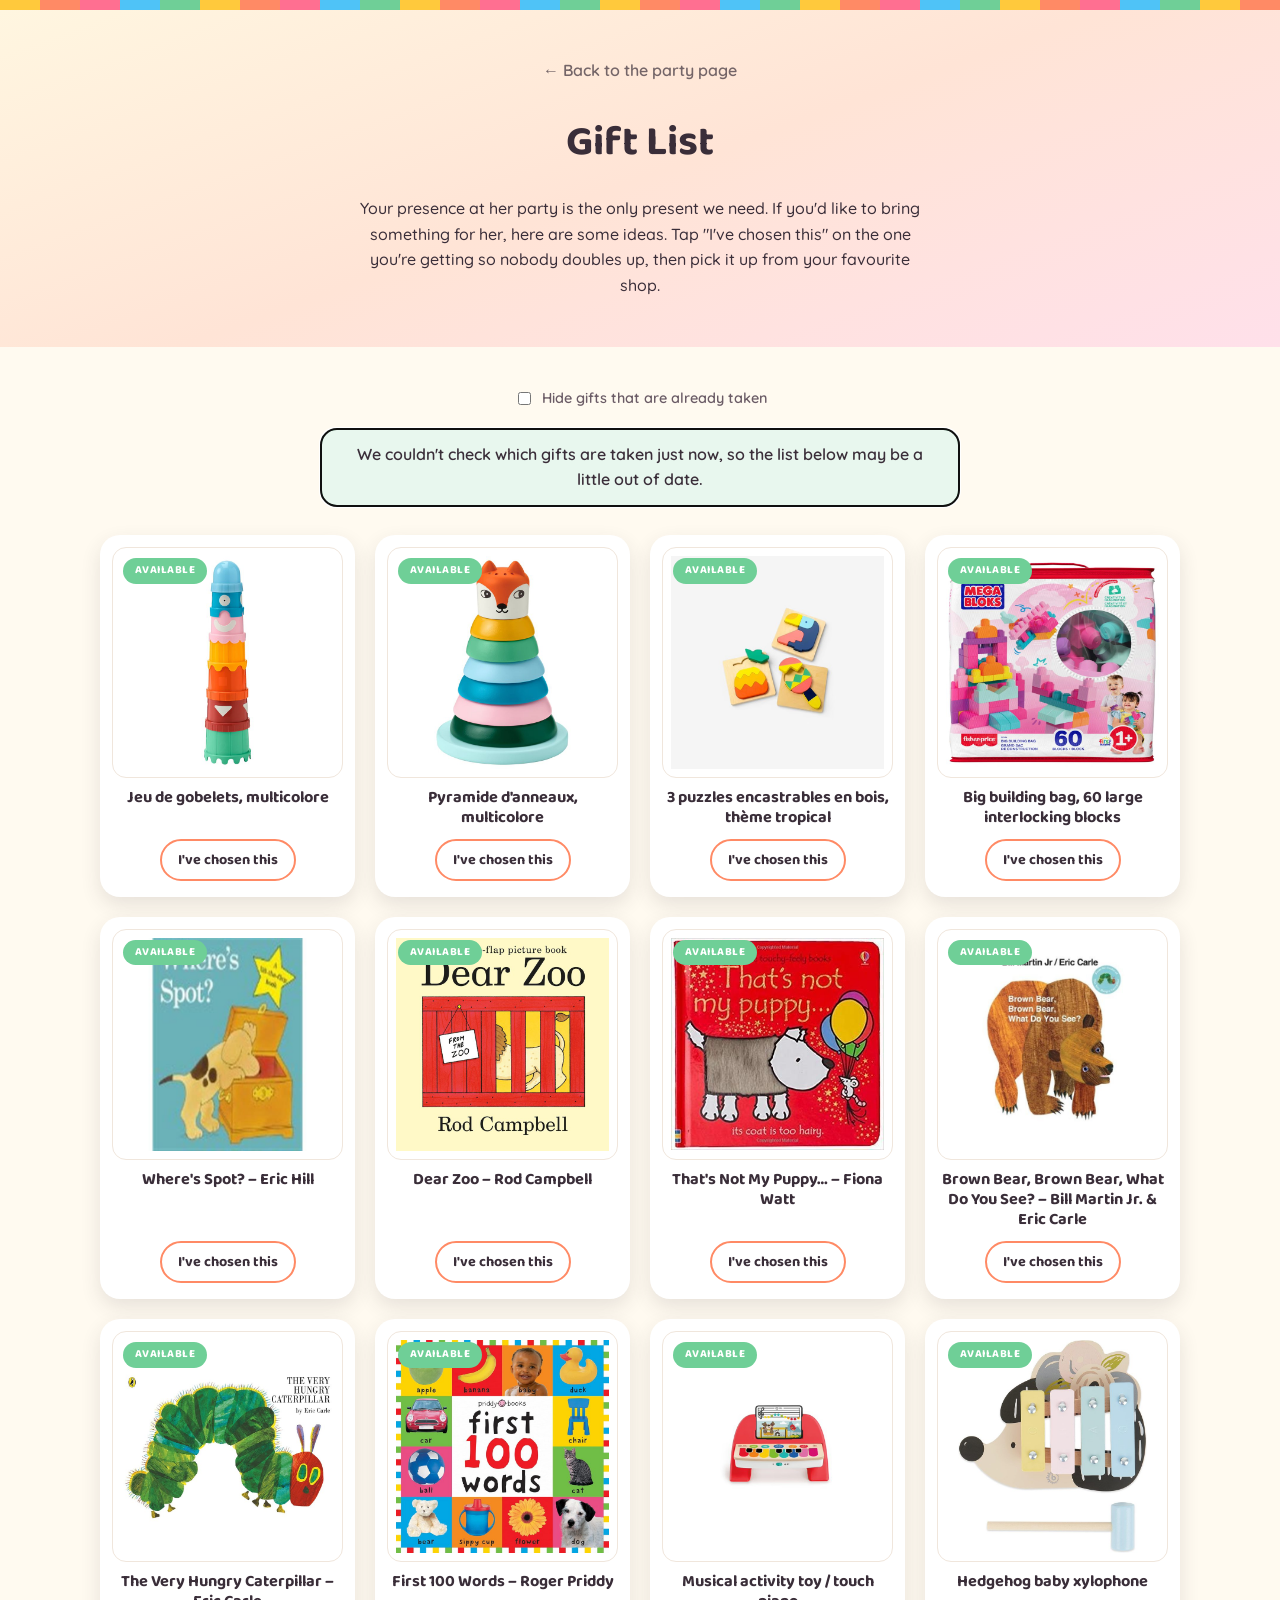
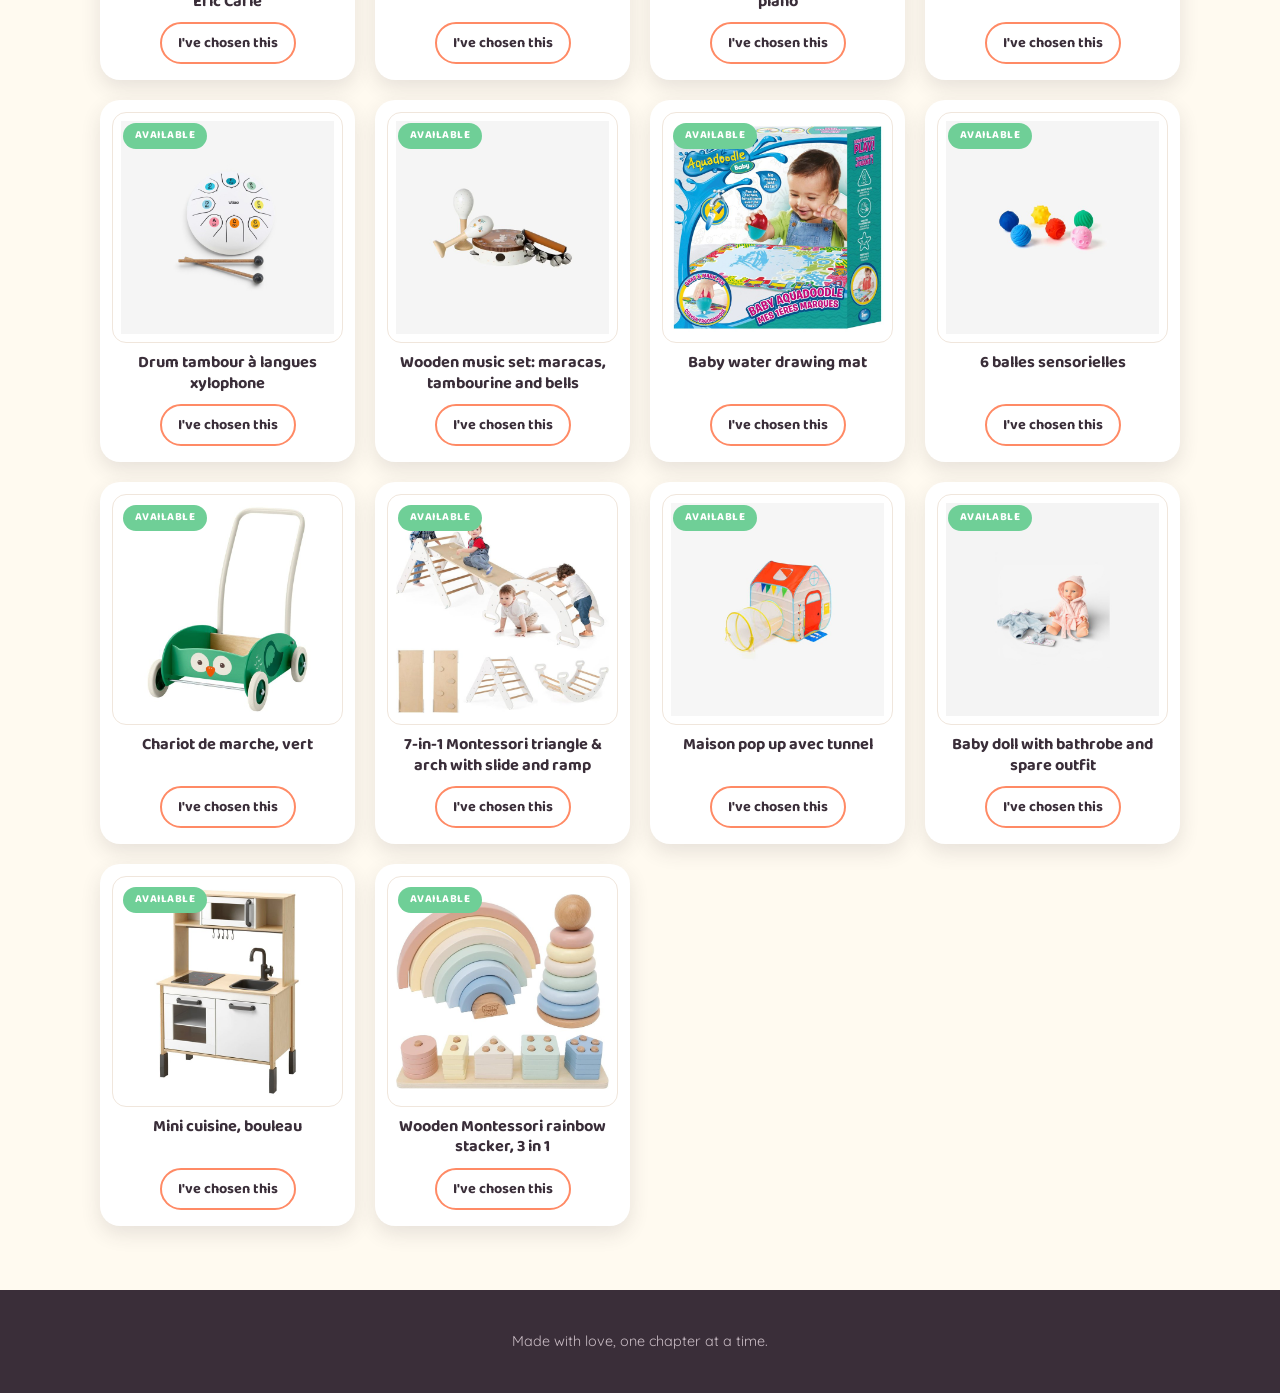
==== gifts.html @ 89fff5ce "Remove the party code: guests only enter their name Co-Authored-By: Claude Sonnet 5.5 <noreply@anthr" ====
<!DOCTYPE html>
<html lang="en">
<head>
<meta charset="UTF-8" />
<meta name="viewport" content="width=device-width, initial-scale=1.0" />
<title>Gift List · Bhuvi Tara's First Birthday</title>
<link rel="preconnect" href="https://fonts.googleapis.com" />
<link href="https://fonts.googleapis.com/css2?family=Baloo+2:wght@500;700;800&family=Quicksand:wght@400;500;600;700&display=swap" rel="stylesheet" />
<link rel="stylesheet" href="css/style.css?v=12" />
</head>
<body>

  <div class="confetti-bar" aria-hidden="true"></div>

  <header class="gifts-page-header">
    <div class="gifts-page-header-inner">
      <a href="index.html" class="back-link">← Back to the party page</a>
      <h1>Gift List</h1>
      <p class="gifts-intro" id="gifts-intro"></p>
    </div>
  </header>

  <main>
    <section class="section gifts-plp-section">
      <div class="section-inner section-inner-wide">

        <label class="claimed-toggle">
          <input type="checkbox" id="hide-claimed-checkbox" autocomplete="off" />
          Hide gifts that are already taken
        </label>

        <p class="gift-status" id="gift-status" role="status" tabindex="-1" hidden></p>

        <div class="gift-grid" id="gift-grid"></div>
        <p class="empty-state" id="empty-state" hidden>Every gift is taken. Thank you all!</p>

      </div>
    </section>
  </main>

  <dialog class="claim-dialog" id="claim-dialog" aria-labelledby="claim-title">
    <form method="dialog" id="claim-form" novalidate>
      <h2 id="claim-title">Lovely choice!</h2>
      <p class="claim-item" id="claim-item"></p>
      <p class="claim-explain">We'll mark it as taken so nobody else buys the same one. Only we can see your name.</p>

      <label class="claim-field">
        <span>Your name</span>
        <input type="text" id="claim-name" maxlength="60" autocomplete="given-name" required />
      </label>

      <p class="claim-error" id="claim-error" role="alert" hidden></p>

      <div class="claim-actions">
        <button type="button" class="claim-cancel" id="claim-cancel">Cancel</button>
        <button type="submit" class="claim-confirm" id="claim-confirm">I've chosen this</button>
      </div>
    </form>
  </dialog>

  <footer class="site-footer">
    <p class="footer-sub">Made with love, one chapter at a time.</p>
  </footer>

  <script src="content.js?v=15"></script>
  <script src="js/gifts.js?v=7"></script>
  <script src="js/to-top.js?v=1"></script>
</body>
</html>
---- css/style.css ----
:root {
  --sun: #ffc93c;
  --coral: #ff8a65;
  --pink: #ff6f91;
  --sky: #4fc3f7;
  --mint: #6fcf97;
  --ink: #3a2e39;
  --cream: #fffaf0;
  --white: #ffffff;
  --copper: #7b3d0c;
  --shadow: rgba(58, 46, 57, 0.12);
  --radius: 24px;
  --max-width: 880px;
  --max-width-wide: 1080px;
}

* { box-sizing: border-box; }

[hidden] { display: none !important; }

html { scroll-behavior: smooth; }

@media (prefers-reduced-motion: reduce) {
  html { scroll-behavior: auto; }
}

body {
  margin: 0;
  font-family: "Quicksand", sans-serif;
  color: var(--ink);
  background: var(--cream);
  line-height: 1.6;
}

h1, h2 {
  font-family: "Baloo 2", cursive;
  margin: 0;
}

.confetti-bar {
  height: 10px;
  width: 100%;
  background: repeating-linear-gradient(
    90deg,
    var(--sun) 0 40px,
    var(--coral) 40px 80px,
    var(--pink) 80px 120px,
    var(--sky) 120px 160px,
    var(--mint) 160px 200px
  );
}

/* ---------- Hero ---------- */

.hero {
  position: relative;
  overflow: hidden;
  background: linear-gradient(160deg, #fff6e0 0%, #ffe4d6 50%, #ffe0ea 100%);
  padding: 44px 20px 72px;
  text-align: center;
}

.hero-blob {
  position: absolute;
  bottom: -80px;
  right: -80px;
  width: 260px;
  height: 260px;
  background: var(--sun);
  border-radius: 50%;
  opacity: 0.35;
  filter: blur(2px);
}

.hero-inner {
  position: relative;
  z-index: 1;
  max-width: 1000px;
  margin: 0 auto;
  display: grid;
  gap: 36px;
  justify-items: center;
  align-items: center;
}

.hero-photo {
  position: relative;
  width: min(300px, 76vw);
}

.hero-photo-frame {
  aspect-ratio: 4 / 5;
  border: 8px solid var(--white);
  border-radius: 999px 999px 28px 28px;
  overflow: hidden;
  background: #f3e6dc;
  box-shadow: 0 18px 40px rgba(58, 46, 57, 0.2);
}

.hero-photo-frame img {
  display: block;
  width: 100%;
  height: 100%;
  object-fit: cover;
}

.hero-badge {
  position: absolute;
  right: -14px;
  bottom: 22px;
  width: 88px;
  height: 88px;
  border-radius: 50%;
  background: var(--sun);
  color: var(--ink);
  border: 4px solid var(--white);
  box-shadow: 0 10px 24px rgba(255, 201, 60, 0.5);
  transform: rotate(8deg);
  display: flex;
  flex-direction: column;
  align-items: center;
  justify-content: center;
  font-family: "Baloo 2", cursive;
  font-weight: 800;
  line-height: 1;
}

.hero-badge-number { font-size: 2.4rem; }

.hero-badge-label {
  font-size: 0.7rem;
  letter-spacing: 0.08em;
  text-transform: uppercase;
}

.hero-text { width: 100%; max-width: 480px; }

.hero-title {
  display: flex;
  flex-direction: column;
  align-items: flex-end;   /* "Turns one" tucks under the right end of the name */
  width: fit-content;
  margin: 0 auto;
  color: var(--copper);
  line-height: 1;
}

.hero-script {
  font-family: "Great Vibes", cursive;
  font-weight: 400;
  font-size: clamp(4.8rem, 16vw, 7.4rem);
  line-height: 1.05;
}

.hero-caps {
  margin-top: 0.15rem;
  font-family: "Cormorant Garamond", serif;
  font-weight: 700;
  font-size: clamp(1.25rem, 4.2vw, 1.95rem);
  letter-spacing: 0.17em;
  margin-right: -0.17em;   /* cancels the trailing letter-space so the last letter lines up */
  text-transform: uppercase;
}

@media (min-width: 860px) {
  .hero { padding: 72px 20px 88px; }
  .hero-inner {
    grid-template-columns: 1fr auto;
    gap: 72px;
    justify-items: stretch;
  }
  .hero-text { order: 1; max-width: none; text-align: left; }
  .hero-photo { order: 2; width: 340px; }
  .hero-text .hero-title { margin-left: 0; margin-right: 0; }
  .hero-text .party-card,
  .hero-text .party-note { margin-left: 0; margin-right: 0; }
}

.party-card {
  margin: 32px auto 0;
  max-width: 420px;
  background: var(--white);
  border-radius: var(--radius);
  padding: 22px 26px;
  box-shadow: 0 12px 30px var(--shadow);
  text-align: left;
}

.party-row {
  display: flex;
  align-items: center;
  gap: 12px;
  font-weight: 600;
  padding: 6px 0;
}

.party-icon { font-size: 1.2rem; }

.party-note {
  max-width: 480px;
  margin: 20px auto 0;
  font-weight: 500;
  color: #6b5c66;
}

.cta-button {
  display: inline-block;
  margin-top: 28px;
  padding: 14px 32px;
  background: var(--coral);
  color: var(--white);
  font-family: "Baloo 2", cursive;
  font-weight: 700;
  font-size: 1.05rem;
  text-decoration: none;
  border-radius: 999px;
  box-shadow: 0 10px 24px rgba(255, 138, 101, 0.4);
  transition: transform 0.15s ease;
}

.cta-button:hover { transform: translateY(-2px); }

.cta-button-secondary {
  background: var(--sky);
  box-shadow: 0 10px 24px rgba(79, 195, 247, 0.35);
}

/* ---------- Sections ---------- */

.section { padding: 64px 20px; }

.section-inner {
  max-width: var(--max-width);
  margin: 0 auto;
  text-align: center;
}

.section h2 {
  font-size: clamp(1.6rem, 4vw, 2.2rem);
  color: var(--ink);
}

.section-subtitle {
  color: #6b5c66;
  margin-top: 8px;
  font-weight: 500;
}

.about-section { background: var(--white); }

.about-blurb {
  max-width: 620px;
  margin: 20px auto 0;
  font-size: 1.1rem;
  font-weight: 500;
}

/* ---------- Story ---------- */

.story-section { background: var(--cream); overflow: hidden; }

.story-strip {
  list-style: none;
  margin: 28px 0 0;
  padding: 4px 4px 14px;
  display: flex;
  flex-wrap: wrap;
  justify-content: center;
  gap: 14px 10px;
}

.story-strip li { flex: none; }

.story-strip a {
  display: flex;
  flex-direction: column;
  align-items: center;
  gap: 4px;
  text-decoration: none;
  color: var(--ink);
  font-family: "Baloo 2", cursive;
  font-weight: 700;
  font-size: 0.75rem;
}

.story-strip img {
  display: block;
  width: 56px;
  height: 56px;
  border-radius: 50%;
  object-fit: cover;
  border: 3px solid var(--white);
  box-shadow: 0 4px 10px var(--shadow);
}

.story-strip a:hover img { box-shadow: 0 0 0 3px var(--coral); }
.story-strip a:focus-visible img { outline: 3px solid var(--sky); outline-offset: 2px; }

.story {
  list-style: none;
  margin: 40px auto 0;
  padding: 0;
  max-width: 960px;
  position: relative;
  text-align: left;
}

.story::before {
  content: "";
  position: absolute;
  left: 50%;
  top: 0;
  bottom: 0;
  width: 4px;
  transform: translateX(-50%);
  background: repeating-linear-gradient(to bottom, var(--sun) 0 14px, transparent 14px 26px);
  border-radius: 2px;
}

.chapter {
  --accent: var(--sun);
  position: relative;
  display: grid;
  grid-template-columns: 1fr 1fr;
  column-gap: 80px;
  align-items: center;
  margin-bottom: 64px;
  scroll-margin-top: 24px;
}

.chapter:last-child { margin-bottom: 0; }
.chapter:nth-child(5n+2) { --accent: var(--coral); }
.chapter:nth-child(5n+3) { --accent: var(--pink); }
.chapter:nth-child(5n+4) { --accent: var(--sky); }
.chapter:nth-child(5n+5) { --accent: var(--mint); }

.chapter::before {
  content: "";
  position: absolute;
  left: 50%;
  top: 50%;
  width: 22px;
  height: 22px;
  margin: -11px 0 0 -11px;
  border-radius: 50%;
  background: var(--accent);
  border: 4px solid var(--cream);
  box-shadow: 0 0 0 3px var(--accent);
}

.chapter-photo {
  margin: 0;
  width: 100%;
  max-width: 340px;
  justify-self: end;
}

.chapter-photo .chapter-frame {
  display: block;
  aspect-ratio: 4 / 5;
  border: 8px solid var(--white);
  border-radius: 22px;
  overflow: hidden;
  background: #f1e6dc;
  box-shadow: 0 14px 32px rgba(58, 46, 57, 0.16);
  transform: rotate(-1.5deg);
}

.chapter-photo img {
  display: block;
  width: 100%;
  height: 100%;
  object-fit: cover;
}

.chapter-text { max-width: 340px; justify-self: start; }

.chapter:nth-child(even) .chapter-photo { grid-column: 2; grid-row: 1; justify-self: start; }
.chapter:nth-child(even) .chapter-photo .chapter-frame { transform: rotate(1.5deg); }
.chapter:nth-child(even) .chapter-text { grid-column: 1; grid-row: 1; justify-self: end; text-align: right; }

.chapter-number {
  margin: 0;
  font-family: "Baloo 2", cursive;
  font-weight: 800;
  font-size: 5rem;
  line-height: 0.85;
  color: var(--accent);
  opacity: 0.6;
}

.chapter-month {
  display: inline-block;
  margin: 10px 0 0;
  padding: 3px 14px;
  border-radius: 999px;
  border: 2px solid var(--accent);
  background: color-mix(in srgb, var(--accent) 22%, white);
  color: var(--ink);
  font-family: "Baloo 2", cursive;
  font-weight: 700;
  font-size: 0.8rem;
  letter-spacing: 0.06em;
  text-transform: uppercase;
}

.chapter-title {
  margin: 10px 0 6px;
  font-family: "Baloo 2", cursive;
  font-weight: 800;
  font-size: 1.6rem;
  line-height: 1.15;
  color: var(--ink);
}

@media (max-width: 720px) {
  .story::before { left: 9px; transform: none; }

  .chapter,
  .chapter:nth-child(even) {
    grid-template-columns: 1fr;
    row-gap: 18px;
    padding-left: 40px;
    margin-bottom: 52px;
    align-items: start;
  }

  .chapter::before { left: 0; top: 6px; margin: 0; }

  .chapter-photo,
  .chapter:nth-child(even) .chapter-photo {
    grid-column: 1;
    grid-row: 1;
    justify-self: start;
    max-width: 320px;
  }

  .chapter-text,
  .chapter:nth-child(even) .chapter-text {
    grid-column: 1;
    grid-row: 2;
    justify-self: start;
    text-align: left;
  }

  .chapter-number { font-size: 3.6rem; }
}

/* ---------- Finale: the first-birthday photo, shown big ---------- */

.finale {
  --accent: var(--pink);
  padding: 56px 0 64px;
  text-align: center;
  background: linear-gradient(180deg, var(--cream) 0%, #ffe9ee 55%, #fff1d6 100%);
}

.finale-text { padding: 0 20px; }

.finale .chapter-month { margin: 0; }

.finale-title {
  margin: 12px 0 0;
  font-size: clamp(2rem, 6vw, 3.4rem);
  font-weight: 800;
  color: var(--ink);
}

.finale-photo { margin: 28px auto 0; }

.finale-photo img {
  display: block;
  width: auto;
  height: auto;
  max-width: 100%;
  max-height: 96vh;
  margin: 0 auto;
  border: 8px solid var(--white);
  border-radius: 28px;
  box-shadow: 0 24px 60px rgba(58, 46, 57, 0.25);
}

@media (max-width: 720px) {
  .finale { padding: 40px 0 56px; }
  .finale-photo img {
    width: 100%;
    max-height: none;
    border-width: 0;
    border-radius: 0;
    box-shadow: none;
  }
}

/* ---------- Gifts ---------- */

.gifts-teaser-section { background: var(--cream); }

.gifts-intro {
  max-width: 560px;
  margin: 20px auto 0;
  font-weight: 500;
}

.gift-grid {
  margin-top: 28px;
  display: grid;
  grid-template-columns: repeat(auto-fill, minmax(210px, 1fr));
  gap: 20px;
}

.gift-card {
  display: flex;
  flex-direction: column;
  gap: 10px;
  padding: 12px 12px 16px;
  border-radius: 20px;
  background: var(--white);
  box-shadow: 0 8px 20px var(--shadow);
  text-align: center;
}

.gift-photo {
  position: relative;
  display: flex;
  align-items: center;
  justify-content: center;
  aspect-ratio: 1 / 1;
  overflow: hidden;
  border-radius: 14px;
  border: 1px solid #f0e6dc;
  background: var(--white);
}

.gift-photo img {
  width: 100%;
  height: 100%;
  padding: 8px;
  object-fit: contain;
}

.gift-photo-empty { background: linear-gradient(135deg, #ffe9ee, #fff1d6); }

.gift-photo-soon {
  padding: 0 16px;
  font-family: "Baloo 2", cursive;
  font-weight: 700;
  font-size: 0.95rem;
  color: #8a6f7d;
}

.gift-card-claimed .gift-photo img,
.gift-card-claimed .gift-photo-soon,
.gift-card-claimed .gift-name { opacity: 0.45; }

.gift-badge {
  position: absolute;
  top: 10px;
  left: 10px;
  z-index: 1;
  padding: 4px 12px;
  border-radius: 999px;
  background: var(--mint);
  color: var(--white);
  font-family: "Baloo 2", cursive;
  font-size: 0.7rem;
  font-weight: 700;
  letter-spacing: 0.04em;
  text-transform: uppercase;
}

.gift-badge-claimed { background: #9b8b95; }

.gift-badge-mine {
  background: var(--sky);
  color: var(--ink);
}

.gift-name {
  margin: 0;
  padding: 0 4px;
  font-family: "Baloo 2", cursive;
  font-weight: 700;
  font-size: 1.02rem;
  line-height: 1.25;
}

@media (max-width: 520px) {
  .gift-grid { grid-template-columns: repeat(2, 1fr); gap: 12px; }
  .gift-card { padding: 8px 8px 12px; border-radius: 16px; gap: 8px; }
  .gift-photo { border-radius: 12px; }
  .gift-badge { top: 6px; left: 6px; padding: 3px 9px; font-size: 0.62rem; }
  .gift-name { font-size: 0.88rem; }
}

/* ---------- Gift list page (PLP) ---------- */

.gifts-page-header {
  background: linear-gradient(160deg, #fff6e0 0%, #ffe4d6 50%, #ffe0ea 100%);
  padding: 48px 20px;
  text-align: center;
}

.gifts-page-header-inner {
  max-width: var(--max-width);
  margin: 0 auto;
}

.back-link {
  display: inline-block;
  margin-bottom: 18px;
  color: var(--ink);
  font-weight: 600;
  text-decoration: none;
  opacity: 0.7;
}

.back-link:hover { opacity: 1; }

.gifts-page-header h1 {
  font-size: clamp(1.8rem, 5vw, 2.6rem);
  margin-top: 8px;
}

.gifts-plp-section { background: var(--cream); padding-top: 40px; }

.section-inner-wide {
  max-width: var(--max-width-wide);
  margin: 0 auto;
  text-align: center;
}

.claimed-toggle {
  display: inline-flex;
  align-items: center;
  gap: 8px;
  font-weight: 600;
  font-size: 0.9rem;
  color: #6b5c66;
  cursor: pointer;
  margin-bottom: 10px;
}

.empty-state {
  margin-top: 24px;
  color: #6b5c66;
  font-weight: 600;
}

/* ---------- Choosing a gift ---------- */

.gift-actions {
  display: flex;
  flex-wrap: wrap;
  align-items: center;
  justify-content: center;
  gap: 10px;
  margin-top: auto;
}

.gift-choose,
.gift-undo,
.claim-confirm,
.claim-cancel {
  font-family: "Baloo 2", cursive;
  font-weight: 700;
  font-size: 0.9rem;
  border-radius: 999px;
  cursor: pointer;
}

.gift-choose {
  padding: 7px 16px;
  border: 2px solid var(--coral);
  background: var(--white);
  color: var(--ink);
}

.gift-choose:hover { background: var(--coral); color: var(--white); }

.gift-undo {
  padding: 7px 16px;
  border: 2px solid #b8a9b2;
  background: transparent;
  color: var(--ink);
}

.gift-undo:hover { border-color: var(--ink); }

@media (max-width: 520px) {
  .gift-choose,
  .gift-undo { padding: 6px 12px; font-size: 0.82rem; }
}

.gift-choose:focus-visible,
.gift-undo:focus-visible,
.claim-confirm:focus-visible,
.claim-cancel:focus-visible,
.claim-field input:focus-visible {
  outline: 3px solid var(--sky);
  outline-offset: 2px;
}

.gift-status {
  max-width: 640px;
  margin: 8px auto 0;
  padding: 12px 18px;
  border-radius: 16px;
  background: #e8f7ee;
  border: 2px solid var(--mint);
  font-weight: 600;
  text-align: center;
}

.claim-dialog {
  width: min(92vw, 420px);
  padding: 28px 26px 24px;
  border: 0;
  border-radius: var(--radius);
  background: var(--white);
  color: var(--ink);
  box-shadow: 0 24px 60px rgba(58, 46, 57, 0.35);
}

.claim-dialog::backdrop { background: rgba(58, 46, 57, 0.5); }

.claim-dialog h2 { font-size: 1.6rem; }

.claim-item {
  margin: 6px 0 0;
  font-family: "Baloo 2", cursive;
  font-weight: 700;
  color: var(--coral);
}

.claim-explain {
  margin: 8px 0 18px;
  font-size: 0.92rem;
  color: #6b5c66;
}

.claim-field { display: block; margin-bottom: 14px; }

.claim-field span {
  display: block;
  margin-bottom: 5px;
  font-weight: 700;
  font-size: 0.9rem;
}

.claim-field small { font-weight: 500; color: #6b5c66; }

.claim-field input {
  width: 100%;
  padding: 11px 14px;
  border: 2px solid #e6d9d0;
  border-radius: 14px;
  background: var(--cream);
  font: inherit;
  color: var(--ink);
}

.claim-error {
  margin: 0 0 12px;
  padding: 10px 14px;
  border-radius: 12px;
  background: #fde8ec;
  border: 2px solid var(--pink);
  font-weight: 600;
  font-size: 0.9rem;
}

.claim-actions {
  display: flex;
  justify-content: flex-end;
  gap: 10px;
  margin-top: 6px;
}

.claim-cancel {
  padding: 9px 18px;
  border: 2px solid #b8a9b2;
  background: transparent;
  color: var(--ink);
}

.claim-confirm {
  padding: 9px 20px;
  border: 2px solid var(--coral);
  background: var(--coral);
  color: var(--white);
}

.claim-confirm:disabled { opacity: 0.6; cursor: wait; }

/* ---------- Back to top ---------- */

.to-top-sentinel {
  position: absolute;
  top: 0;
  left: 0;
  width: 1px;
  height: 600px;
  pointer-events: none;
}

.to-top {
  position: fixed;
  right: 18px;
  bottom: 18px;
  z-index: 50;
  display: flex;
  align-items: center;
  justify-content: center;
  width: 52px;
  height: 52px;
  padding: 0;
  border: 0;
  border-radius: 50%;
  background: var(--coral);
  color: var(--ink);
  box-shadow: 0 10px 24px rgba(255, 138, 101, 0.5);
  cursor: pointer;
  transition: transform 0.15s ease;
}

.to-top:hover { transform: translateY(-3px); }
.to-top:focus-visible { outline: 3px solid var(--sky); outline-offset: 3px; }

/* ---------- Footer ---------- */

.site-footer {
  text-align: center;
  padding: 40px 20px;
  background: var(--ink);
  color: var(--white);
}

.footer-sub {
  margin: 0;
  color: #c9bcc4;
  font-size: 0.9rem;
}

/* ---------- Responsive ---------- */

@media (max-width: 480px) {
  .party-card { padding: 18px 20px; }
}
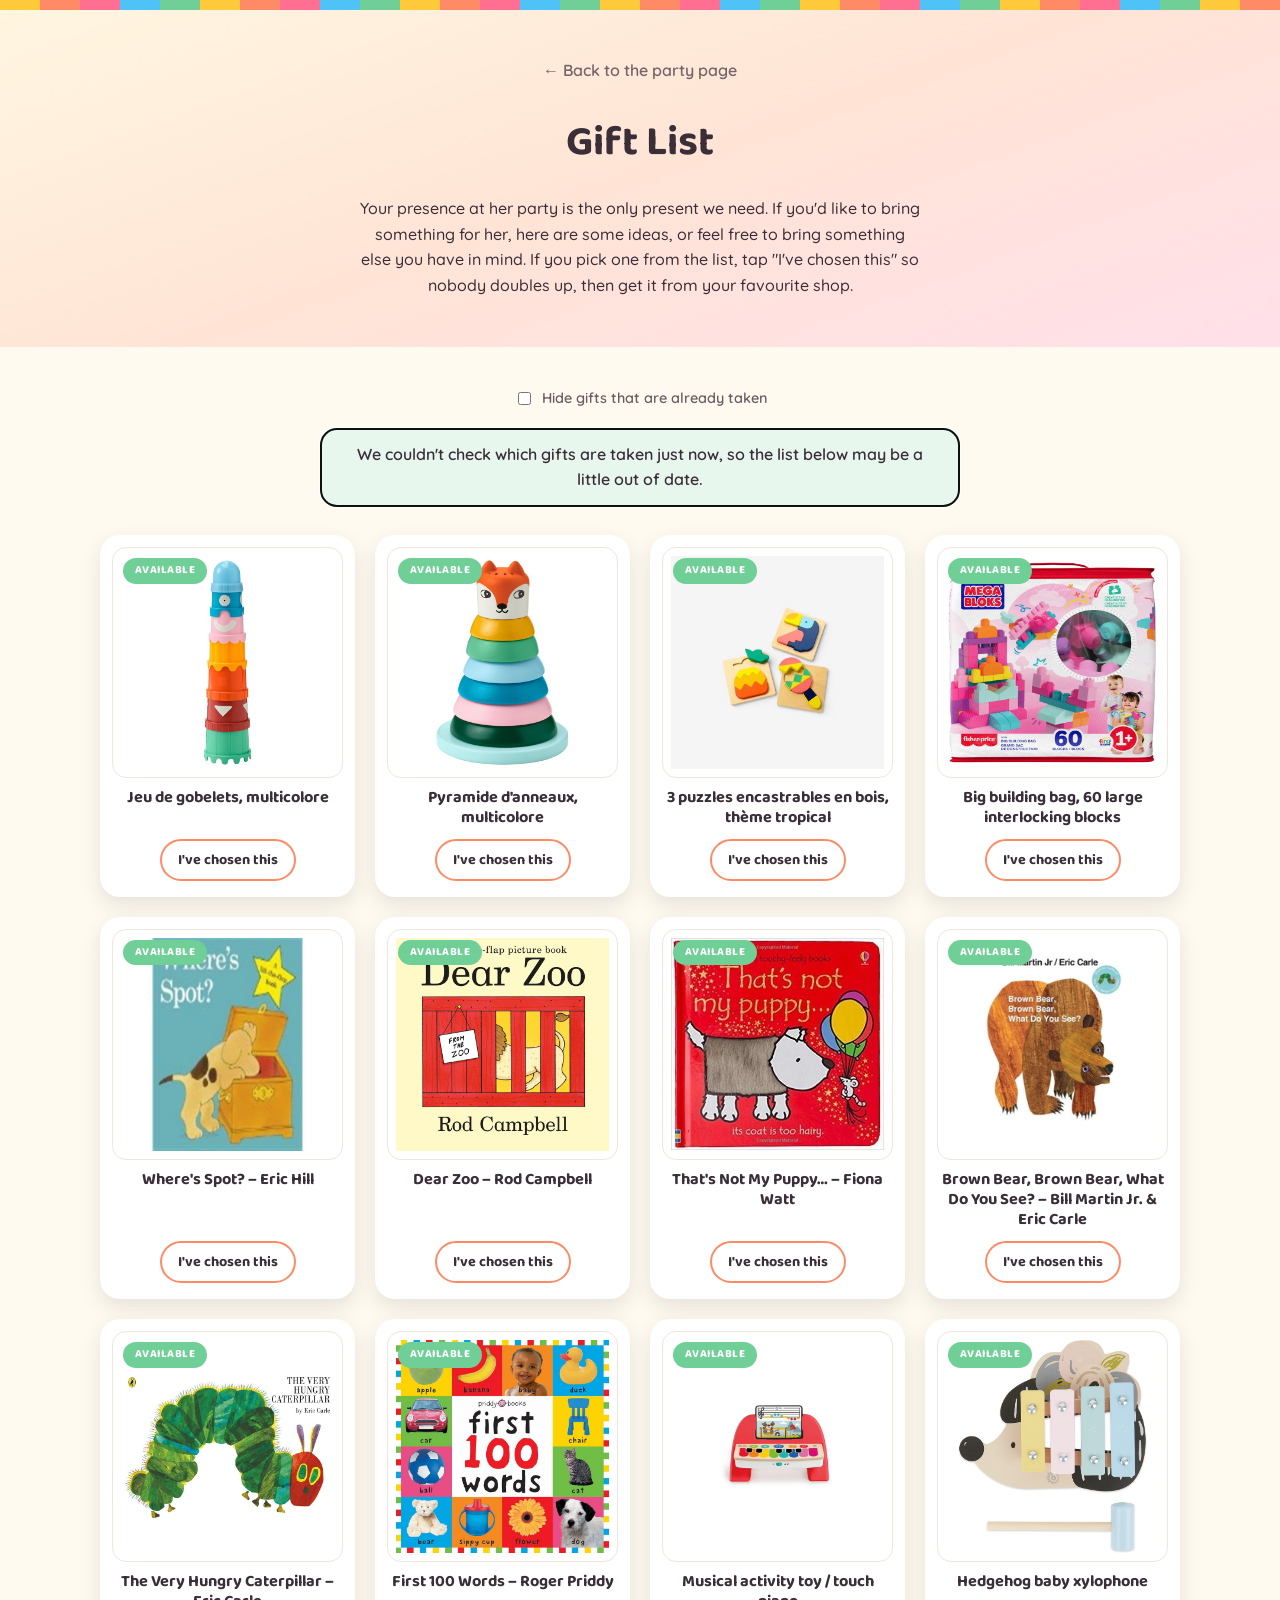
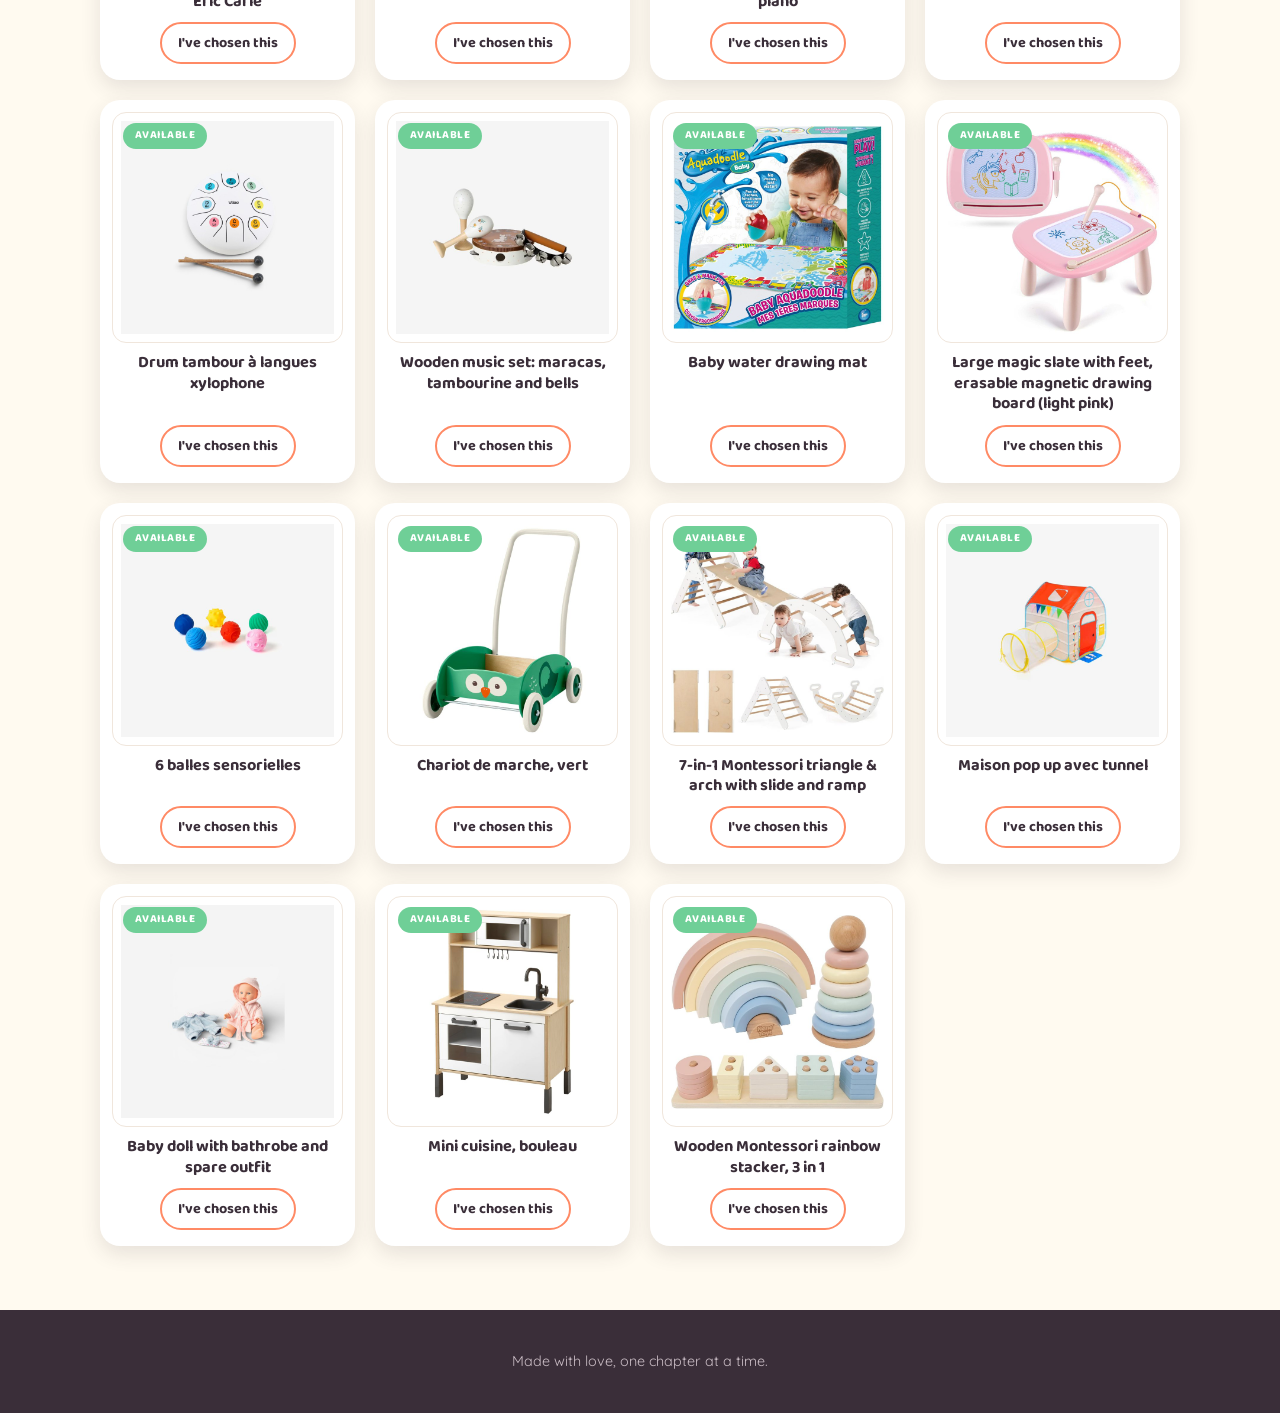
==== commit 47e10e60: "Add magic slate gift; intro invites guests to bring their own ideas Co-Authored-By: Claude Sonnet 5." ====
--- a/gifts.html
+++ b/gifts.html
@@ -62,7 +62,7 @@
     <p class="footer-sub">Made with love, one chapter at a time.</p>
   </footer>
 
-  <script src="content.js?v=15"></script>
+  <script src="content.js?v=16"></script>
   <script src="js/gifts.js?v=7"></script>
   <script src="js/to-top.js?v=1"></script>
 </body>
